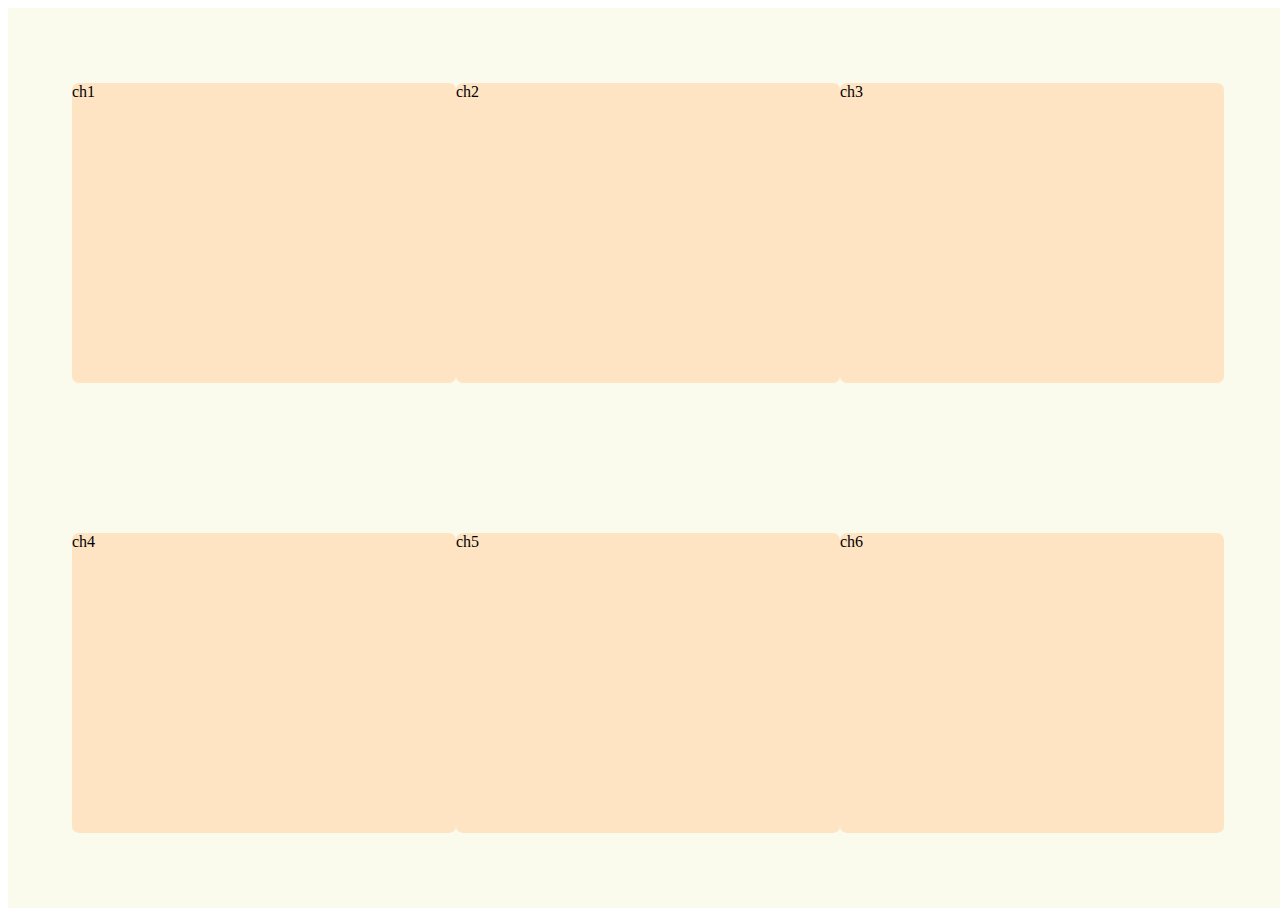
==== index.html @ 2d764ba6 "task started" ====
<!DOCTYPE html>
<html lang="en">
  <head>
    <meta charset="UTF-8" />
    <meta name="viewport" content="width=device-width, initial-scale=1.0" />
    <title>Document</title>
    <link rel="stylesheet" href="./style.css" />
  </head>
  <body>
    <div class="container">
      <div class="child1">ch1</div>
      <div class="child2">ch2</div>
      <div class="child3">ch3</div>
      <div class="child4">ch4</div>
      <div class="child5">ch5</div>
      <div class="child6">ch6</div>
    </div>
  </body>
</html>
---- style.css ----
.container {
  width: 100vw;
  height: 100vh;
  padding: 0;
  margin: 0;
  background-color: rgba(200, 200, 34, 0.082);
  display: flex;
  flex-wrap: wrap;
  justify-content: center;
  align-items: center;
}
.child1 {
  background-color: bisque;
  width: 30%;
  height: 300px;
  border-radius: 7px;
}
.child2 {
  background-color: bisque;
  width: 30%;
  height: 300px;
  border-radius: 7px;
}
.child3 {
  background-color: bisque;
  width: 30%;
  height: 300px;
  border-radius: 7px;
}
.child3 {
  background-color: bisque;
  width: 30%;
  height: 300px;
  border-radius: 7px;
}
.child4 {
  background-color: bisque;
  width: 30%;
  height: 300px;
  border-radius: 7px;
}
.child5 {
  background-color: bisque;
  width: 30%;
  height: 300px;
  border-radius: 7px;
}
.child6 {
  background-color: bisque;
  width: 30%;
  height: 300px;
  border-radius: 7px;
}
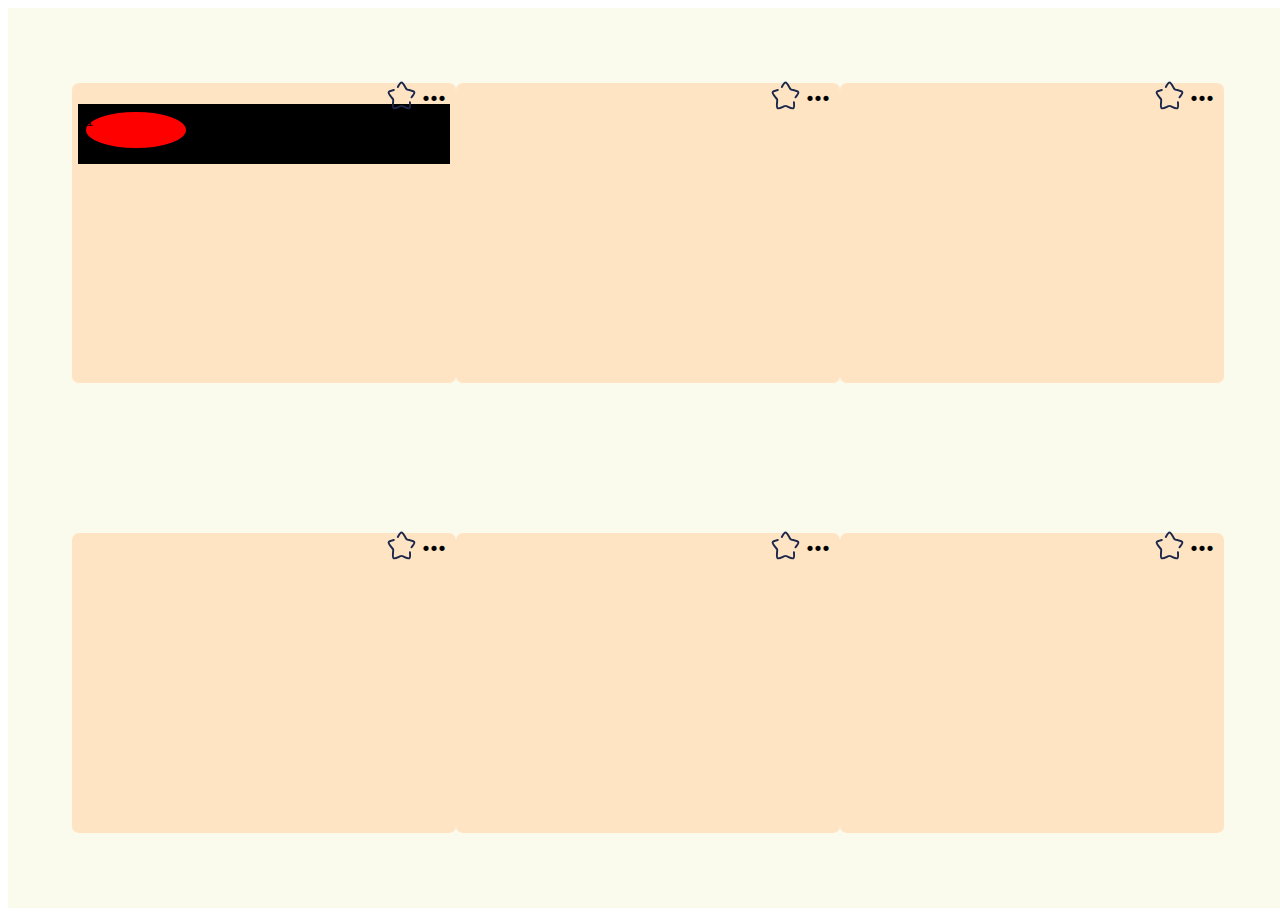
==== commit cad9c1a2: "div added" ====
--- a/index.html
+++ b/index.html
@@ -8,12 +8,45 @@
   </head>
   <body>
     <div class="container">
-      <div class="child1">ch1</div>
-      <div class="child2">ch2</div>
-      <div class="child3">ch3</div>
-      <div class="child4">ch4</div>
-      <div class="child5">ch5</div>
-      <div class="child6">ch6</div>
+      <div class="child1">
+        <div class="header">
+          <img class="star" src="./star-svgrepo-com.svg" />
+          <h1 class="title">...</h1>
+        </div>
+        <div class="imgcover">
+          <div class="imgdiv">1</div>
+        </div>
+      </div>
+      <div class="child2">
+        <div class="header">
+          <img class="star" src="./star-svgrepo-com.svg" />
+          <h1 class="title">...</h1>
+        </div>
+      </div>
+      <div class="child3">
+        <div class="header">
+          <img class="star" src="./star-svgrepo-com.svg" />
+          <h1 class="title">...</h1>
+        </div>
+      </div>
+      <div class="child4">
+        <div class="header">
+          <img class="star" src="./star-svgrepo-com.svg" />
+          <h1 class="title">...</h1>
+        </div>
+      </div>
+      <div class="child5">
+        <div class="header">
+          <img class="star" src="./star-svgrepo-com.svg" />
+          <h1 class="title">...</h1>
+        </div>
+      </div>
+      <div class="child6">
+        <div class="header">
+          <img class="star" src="./star-svgrepo-com.svg" />
+          <h1 class="title">...</h1>
+        </div>
+      </div>
     </div>
   </body>
 </html>
--- a/style.css
+++ b/style.css
@@ -51,3 +51,28 @@
   height: 300px;
   border-radius: 7px;
 }
+.header {
+  display: flex;
+  align-items: center;
+  justify-content: flex-end;
+  height: 5%;
+}
+.star {
+  width: 8%;
+  margin-top: 10px;
+}
+.title {
+  margin: 10px 10px 10px 5px;
+}
+.imgcover {
+  padding: 2%;
+  height: 15%;
+  background: black;
+  margin: 6px;
+}
+.imgdiv {
+  width: 28%;
+  height: 80%;
+  border-radius: 50%;
+  background: red;
+}
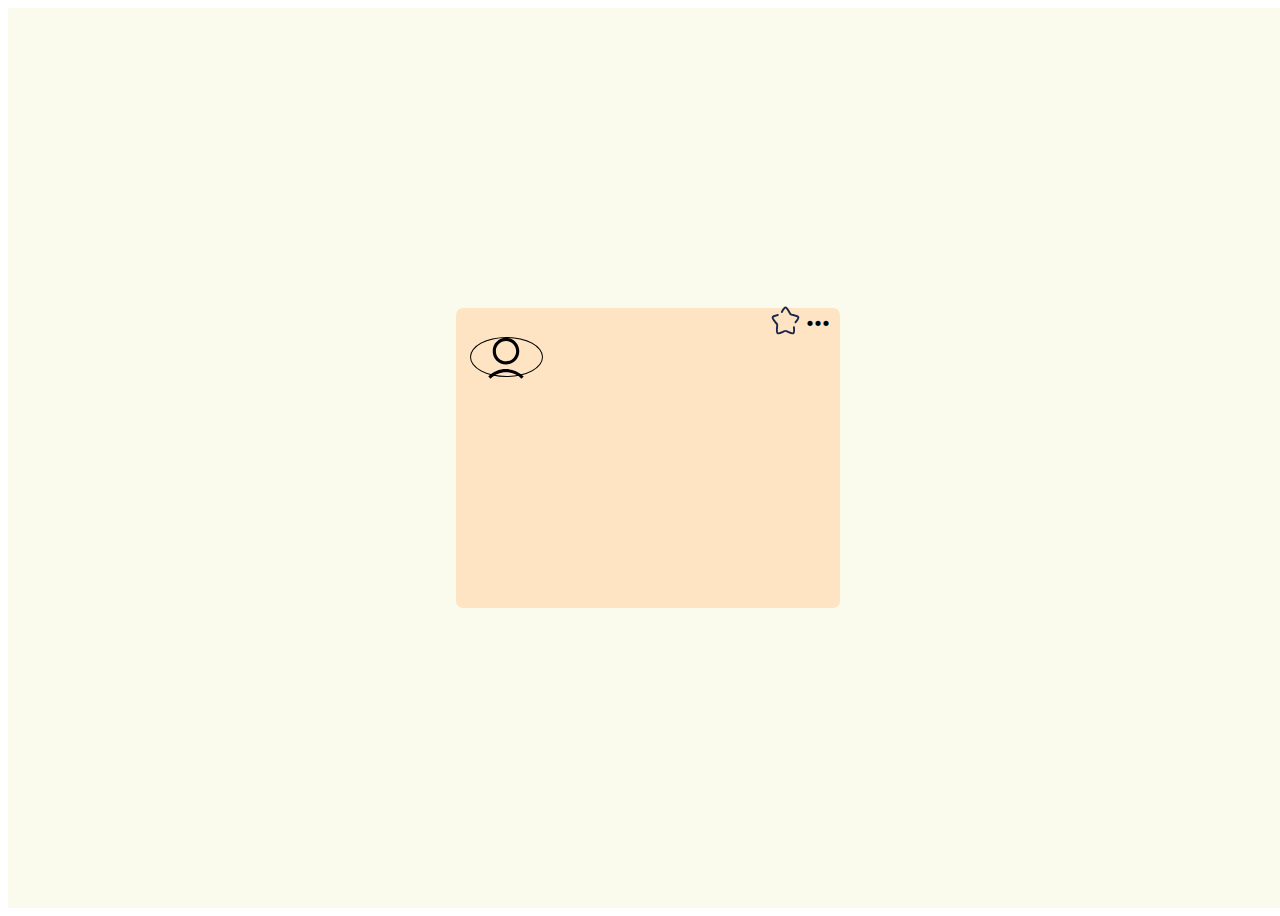
==== commit 62b2d1f4: "div issue" ====
--- a/index.html
+++ b/index.html
@@ -8,43 +8,15 @@
   </head>
   <body>
     <div class="container">
-      <div class="child1">
+      <div class="child">
         <div class="header">
           <img class="star" src="./star-svgrepo-com.svg" />
           <h1 class="title">...</h1>
         </div>
         <div class="imgcover">
-          <div class="imgdiv">1</div>
-        </div>
-      </div>
-      <div class="child2">
-        <div class="header">
-          <img class="star" src="./star-svgrepo-com.svg" />
-          <h1 class="title">...</h1>
-        </div>
-      </div>
-      <div class="child3">
-        <div class="header">
-          <img class="star" src="./star-svgrepo-com.svg" />
-          <h1 class="title">...</h1>
-        </div>
-      </div>
-      <div class="child4">
-        <div class="header">
-          <img class="star" src="./star-svgrepo-com.svg" />
-          <h1 class="title">...</h1>
-        </div>
-      </div>
-      <div class="child5">
-        <div class="header">
-          <img class="star" src="./star-svgrepo-com.svg" />
-          <h1 class="title">...</h1>
-        </div>
-      </div>
-      <div class="child6">
-        <div class="header">
-          <img class="star" src="./star-svgrepo-com.svg" />
-          <h1 class="title">...</h1>
+          <div class="imgdiv">
+            <img class="acc" src="./account-avatar-head-svgrepo-com.svg" />
+          </div>
         </div>
       </div>
     </div>
--- a/style.css
+++ b/style.css
@@ -9,48 +9,14 @@
   justify-content: center;
   align-items: center;
 }
-.child1 {
+.child {
+  display: inline-block;
   background-color: bisque;
   width: 30%;
   height: 300px;
   border-radius: 7px;
 }
-.child2 {
-  background-color: bisque;
-  width: 30%;
-  height: 300px;
-  border-radius: 7px;
-}
-.child3 {
-  background-color: bisque;
-  width: 30%;
-  height: 300px;
-  border-radius: 7px;
-}
-.child3 {
-  background-color: bisque;
-  width: 30%;
-  height: 300px;
-  border-radius: 7px;
-}
-.child4 {
-  background-color: bisque;
-  width: 30%;
-  height: 300px;
-  border-radius: 7px;
-}
-.child5 {
-  background-color: bisque;
-  width: 30%;
-  height: 300px;
-  border-radius: 7px;
-}
-.child6 {
-  background-color: bisque;
-  width: 30%;
-  height: 300px;
-  border-radius: 7px;
-}
+
 .header {
   display: flex;
   align-items: center;
@@ -67,12 +33,17 @@
 .imgcover {
   padding: 2%;
   height: 15%;
-  background: black;
   margin: 6px;
 }
 .imgdiv {
-  width: 28%;
-  height: 80%;
+  width: 20%;
+  height: 85%;
   border-radius: 50%;
-  background: red;
+  display: flex;
+  align-items: center;
+  justify-content: center;
+  border: 1px solid black;
 }
+.acc {
+  width: 70%;
+}
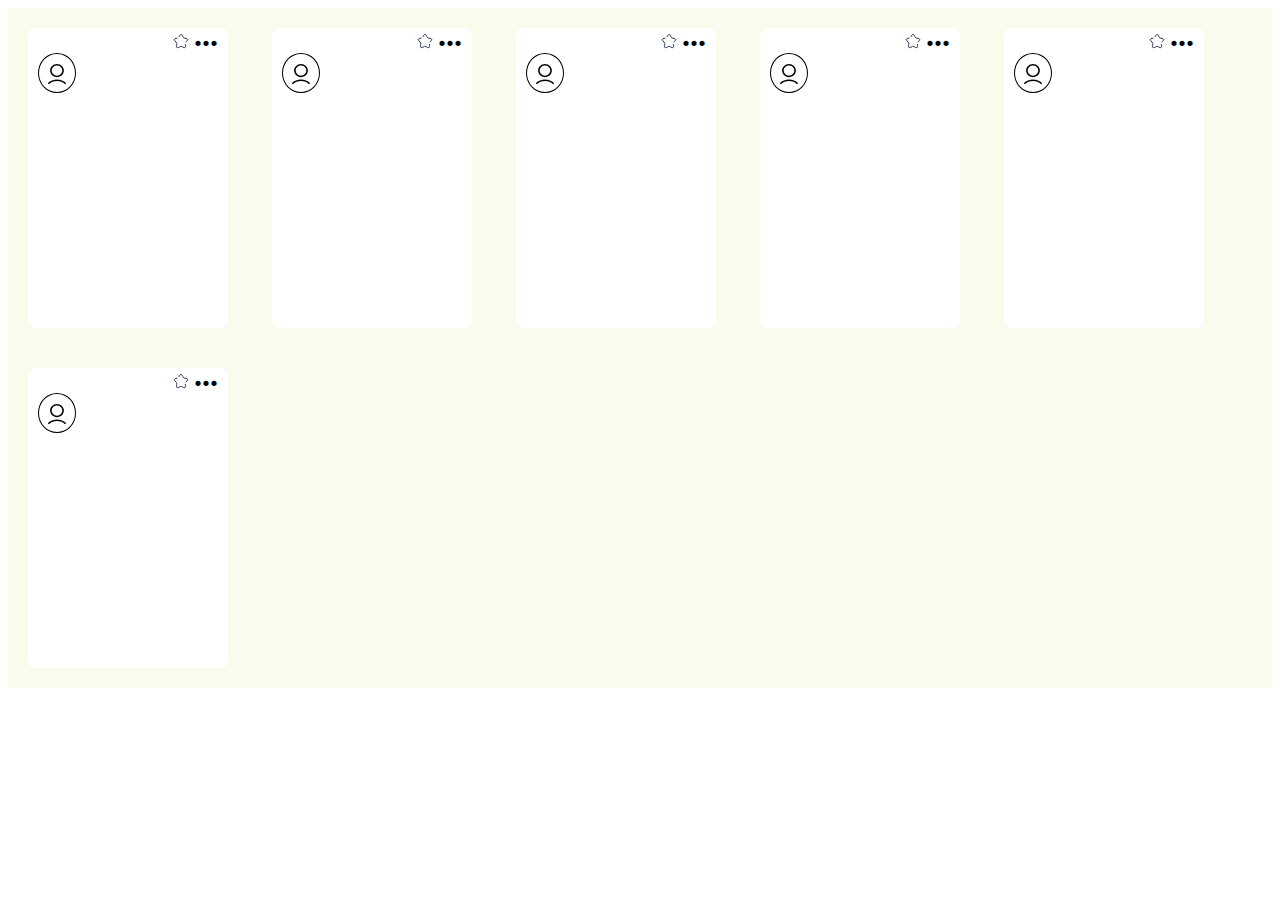
==== commit e77472b1: "div positioning" ====
--- a/index.html
+++ b/index.html
@@ -19,6 +19,61 @@
           </div>
         </div>
       </div>
+      <div class="child">
+        <div class="header">
+          <img class="star" src="./star-svgrepo-com.svg" />
+          <h1 class="title">...</h1>
+        </div>
+        <div class="imgcover">
+          <div class="imgdiv">
+            <img class="acc" src="./account-avatar-head-svgrepo-com.svg" />
+          </div>
+        </div>
+      </div>
+      <div class="child">
+        <div class="header">
+          <img class="star" src="./star-svgrepo-com.svg" />
+          <h1 class="title">...</h1>
+        </div>
+        <div class="imgcover">
+          <div class="imgdiv">
+            <img class="acc" src="./account-avatar-head-svgrepo-com.svg" />
+          </div>
+        </div>
+      </div>
+      <div class="child">
+        <div class="header">
+          <img class="star" src="./star-svgrepo-com.svg" />
+          <h1 class="title">...</h1>
+        </div>
+        <div class="imgcover">
+          <div class="imgdiv">
+            <img class="acc" src="./account-avatar-head-svgrepo-com.svg" />
+          </div>
+        </div>
+      </div>
+      <div class="child">
+        <div class="header">
+          <img class="star" src="./star-svgrepo-com.svg" />
+          <h1 class="title">...</h1>
+        </div>
+        <div class="imgcover">
+          <div class="imgdiv">
+            <img class="acc" src="./account-avatar-head-svgrepo-com.svg" />
+          </div>
+        </div>
+      </div>
+      <div class="child">
+        <div class="header">
+          <img class="star" src="./star-svgrepo-com.svg" />
+          <h1 class="title">...</h1>
+        </div>
+        <div class="imgcover">
+          <div class="imgdiv">
+            <img class="acc" src="./account-avatar-head-svgrepo-com.svg" />
+          </div>
+        </div>
+      </div>
     </div>
   </body>
 </html>
--- a/style.css
+++ b/style.css
@@ -1,20 +1,21 @@
 .container {
-  width: 100vw;
-  height: 100vh;
+  width: fit-content;
+  /* height: 100vh; */
   padding: 0;
   margin: 0;
   background-color: rgba(200, 200, 34, 0.082);
-  display: flex;
-  flex-wrap: wrap;
+  display: inline-block;
+  /* flex-wrap: wrap;
   justify-content: center;
-  align-items: center;
+  align-items: center; */
 }
 .child {
   display: inline-block;
-  background-color: bisque;
-  width: 30%;
+  background-color: white;
+  width: 200px;
   height: 300px;
   border-radius: 7px;
+  margin: 20px;
 }
 
 .header {
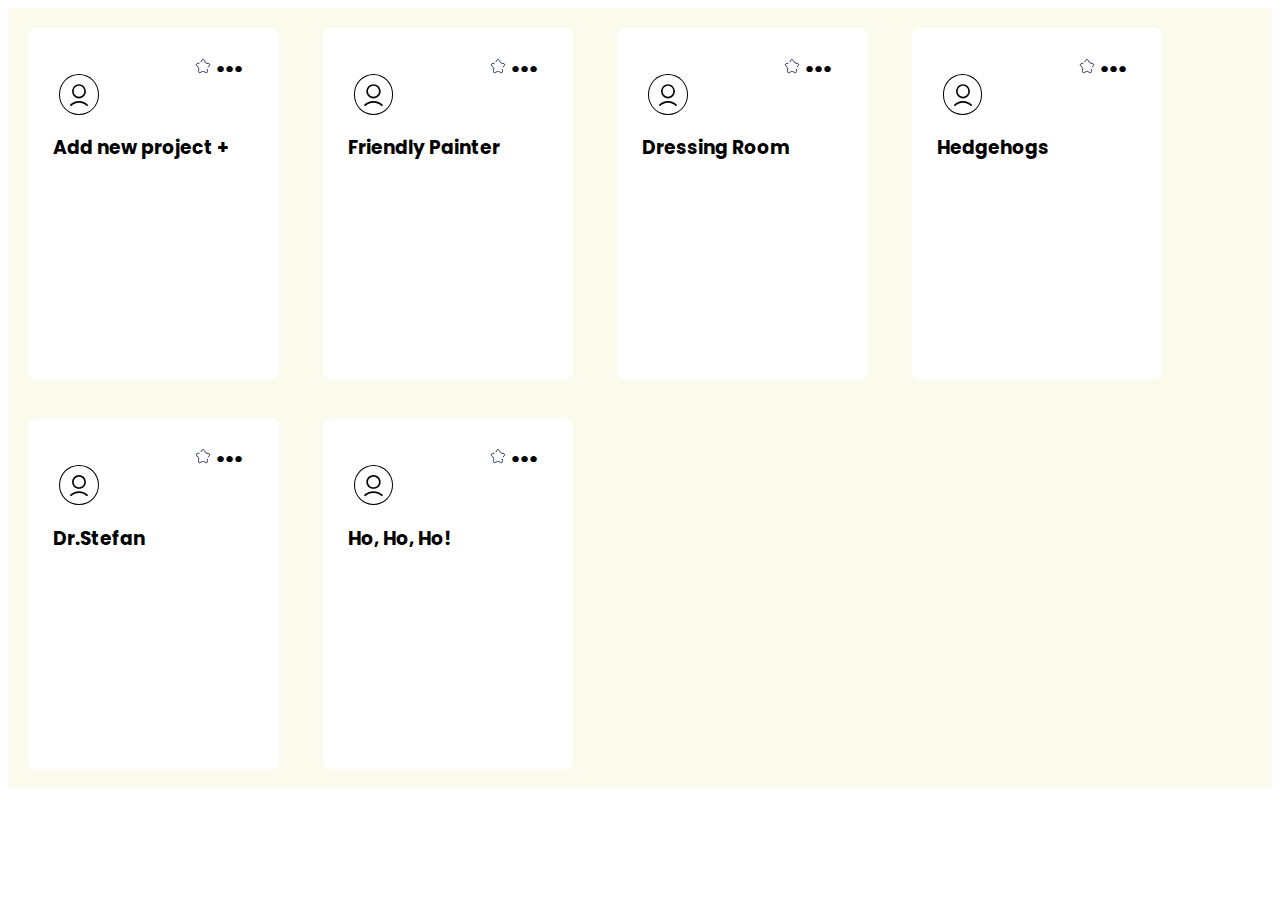
==== commit 5c9e200c: "font-family and div fixed" ====
--- a/index.html
+++ b/index.html
@@ -5,6 +5,12 @@
     <meta name="viewport" content="width=device-width, initial-scale=1.0" />
     <title>Document</title>
     <link rel="stylesheet" href="./style.css" />
+    <link rel="preconnect" href="https://fonts.googleapis.com" />
+    <link rel="preconnect" href="https://fonts.gstatic.com" crossorigin />
+    <link
+      href="https://fonts.googleapis.com/css2?family=Poppins&family=Raleway&family=Roboto:wght@300&family=Rubik:wght@300&display=swap"
+      rel="stylesheet"
+    />
   </head>
   <body>
     <div class="container">
@@ -18,16 +24,8 @@
             <img class="acc" src="./account-avatar-head-svgrepo-com.svg" />
           </div>
         </div>
-      </div>
-      <div class="child">
-        <div class="header">
-          <img class="star" src="./star-svgrepo-com.svg" />
-          <h1 class="title">...</h1>
-        </div>
-        <div class="imgcover">
-          <div class="imgdiv">
-            <img class="acc" src="./account-avatar-head-svgrepo-com.svg" />
-          </div>
+        <div class="tit">
+          <h3>Add new project +</h3>
         </div>
       </div>
       <div class="child">
@@ -40,16 +38,8 @@
             <img class="acc" src="./account-avatar-head-svgrepo-com.svg" />
           </div>
         </div>
-      </div>
-      <div class="child">
-        <div class="header">
-          <img class="star" src="./star-svgrepo-com.svg" />
-          <h1 class="title">...</h1>
-        </div>
-        <div class="imgcover">
-          <div class="imgdiv">
-            <img class="acc" src="./account-avatar-head-svgrepo-com.svg" />
-          </div>
+        <div class="tit">
+          <h3>Friendly Painter</h3>
         </div>
       </div>
       <div class="child">
@@ -62,6 +52,9 @@
             <img class="acc" src="./account-avatar-head-svgrepo-com.svg" />
           </div>
         </div>
+        <div class="tit">
+          <h3>Dressing Room</h3>
+        </div>
       </div>
       <div class="child">
         <div class="header">
@@ -73,6 +66,37 @@
             <img class="acc" src="./account-avatar-head-svgrepo-com.svg" />
           </div>
         </div>
+        <div class="tit">
+          <h3>Hedgehogs</h3>
+        </div>
+      </div>
+      <div class="child">
+        <div class="header">
+          <img class="star" src="./star-svgrepo-com.svg" />
+          <h1 class="title">...</h1>
+        </div>
+        <div class="imgcover">
+          <div class="imgdiv">
+            <img class="acc" src="./account-avatar-head-svgrepo-com.svg" />
+          </div>
+        </div>
+        <div class="tit">
+          <h3>Dr.Stefan</h3>
+        </div>
+      </div>
+      <div class="child">
+        <div class="header">
+          <img class="star" src="./star-svgrepo-com.svg" />
+          <h1 class="title">...</h1>
+        </div>
+        <div class="imgcover">
+          <div class="imgdiv">
+            <img class="acc" src="./account-avatar-head-svgrepo-com.svg" />
+          </div>
+        </div>
+        <div class="tit">
+          <h3>Ho, Ho, Ho!</h3>
+        </div>
       </div>
     </div>
   </body>
--- a/style.css
+++ b/style.css
@@ -2,9 +2,10 @@
   width: fit-content;
   /* height: 100vh; */
   padding: 0;
-  margin: 0;
+  margin: auto;
   background-color: rgba(200, 200, 34, 0.082);
   display: inline-block;
+  font-family: "Poppins", sans-serif;
   /* flex-wrap: wrap;
   justify-content: center;
   align-items: center; */
@@ -16,6 +17,7 @@
   height: 300px;
   border-radius: 7px;
   margin: 20px;
+  padding: 2%;
 }
 
 .header {
@@ -32,7 +34,6 @@
   margin: 10px 10px 10px 5px;
 }
 .imgcover {
-  padding: 2%;
   height: 15%;
   margin: 6px;
 }
@@ -48,3 +49,9 @@
 .acc {
   width: 70%;
 }
+.tit {
+  width: 100%;
+  display: flex;
+  align-items: center;
+  height: 15%;
+}
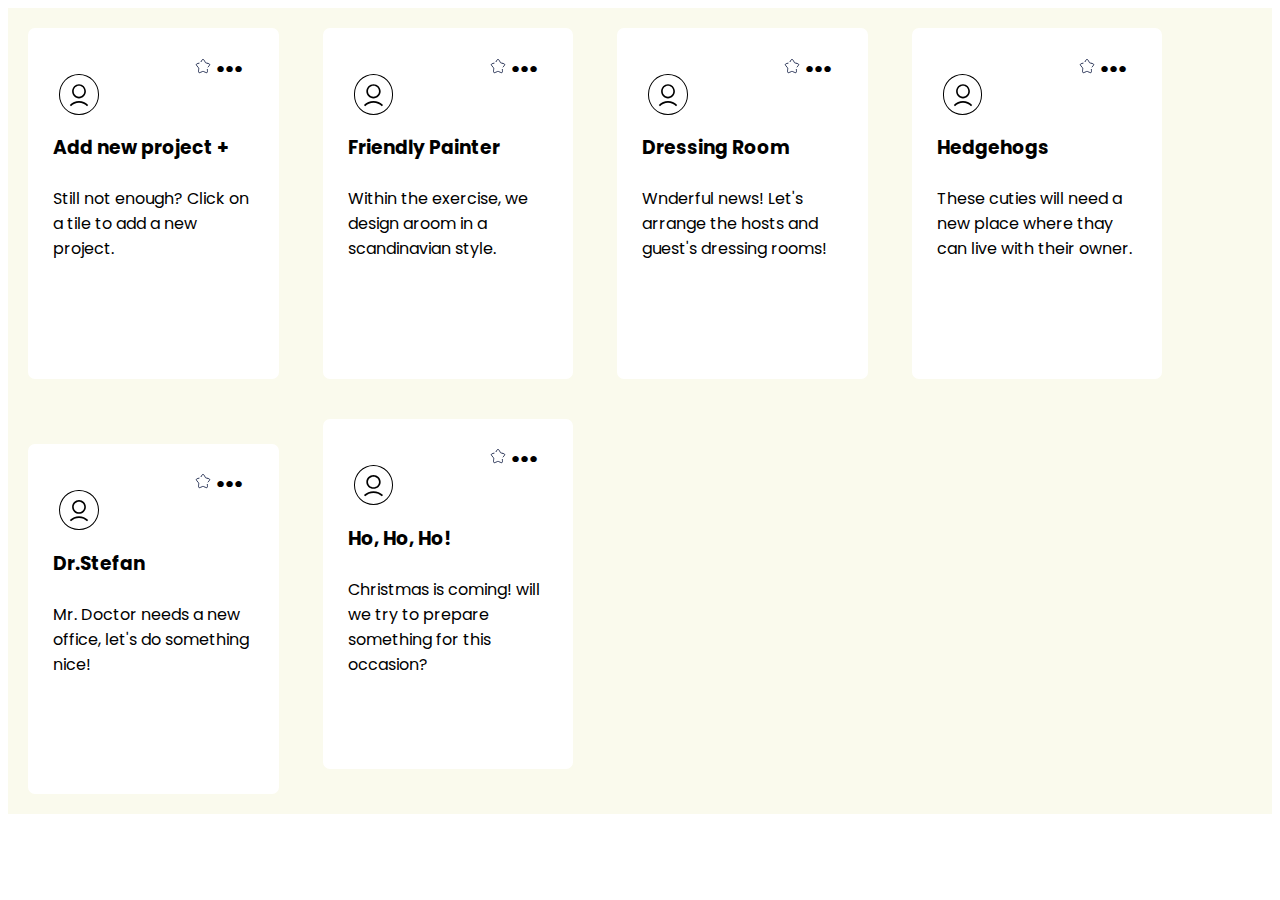
==== commit 1a3089ca: "cart updated" ====
--- a/index.html
+++ b/index.html
@@ -27,6 +27,9 @@
         <div class="tit">
           <h3>Add new project +</h3>
         </div>
+        <div class="description">
+          <p>Still not enough? Click on a tile to add a new project.</p>
+        </div>
       </div>
       <div class="child">
         <div class="header">
@@ -40,6 +43,9 @@
         </div>
         <div class="tit">
           <h3>Friendly Painter</h3>
+        </div>
+        <div class="description">
+          <p>Within the exercise, we design aroom in a scandinavian style.</p>
         </div>
       </div>
       <div class="child">
@@ -55,6 +61,11 @@
         <div class="tit">
           <h3>Dressing Room</h3>
         </div>
+        <div class="description">
+          <p>
+            Wnderful news! Let's arrange the hosts and guest's dressing rooms!
+          </p>
+        </div>
       </div>
       <div class="child">
         <div class="header">
@@ -68,6 +79,12 @@
         </div>
         <div class="tit">
           <h3>Hedgehogs</h3>
+        </div>
+        <div class="description">
+          <p>
+            These cuties will need a new place where thay can live with their
+            owner.
+          </p>
         </div>
       </div>
       <div class="child">
@@ -83,6 +100,9 @@
         <div class="tit">
           <h3>Dr.Stefan</h3>
         </div>
+        <div class="description">
+          <p>Mr. Doctor needs a new office, let's do something nice!</p>
+        </div>
       </div>
       <div class="child">
         <div class="header">
@@ -97,6 +117,12 @@
         <div class="tit">
           <h3>Ho, Ho, Ho!</h3>
         </div>
+        <div class="description">
+          <p>
+            Christmas is coming! will we try to prepare something for this
+            occasion?
+          </p>
+        </div>
       </div>
     </div>
   </body>
--- a/style.css
+++ b/style.css
@@ -5,7 +5,9 @@
   margin: auto;
   background-color: rgba(200, 200, 34, 0.082);
   display: inline-block;
+  justify-content: space-evenly;
   font-family: "Poppins", sans-serif;
+
   /* flex-wrap: wrap;
   justify-content: center;
   align-items: center; */
@@ -18,6 +20,10 @@
   border-radius: 7px;
   margin: 20px;
   padding: 2%;
+}
+.child:hover {
+  background-color: black;
+  color: white;
 }
 
 .header {
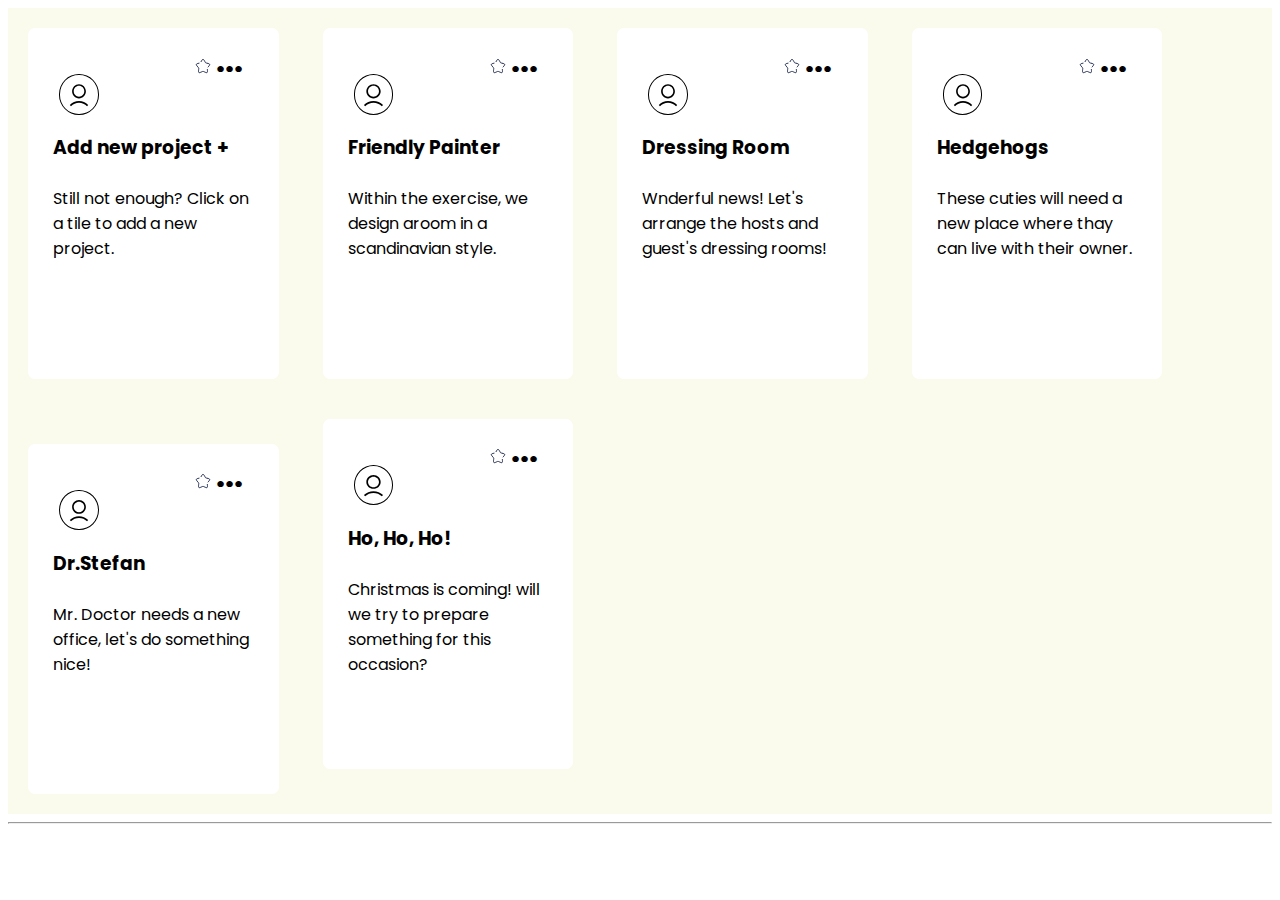
==== commit 5475b317: "cart added" ====
--- a/index.html
+++ b/index.html
@@ -125,5 +125,8 @@
         </div>
       </div>
     </div>
+
+    <br />
+    <hr />
   </body>
 </html>
